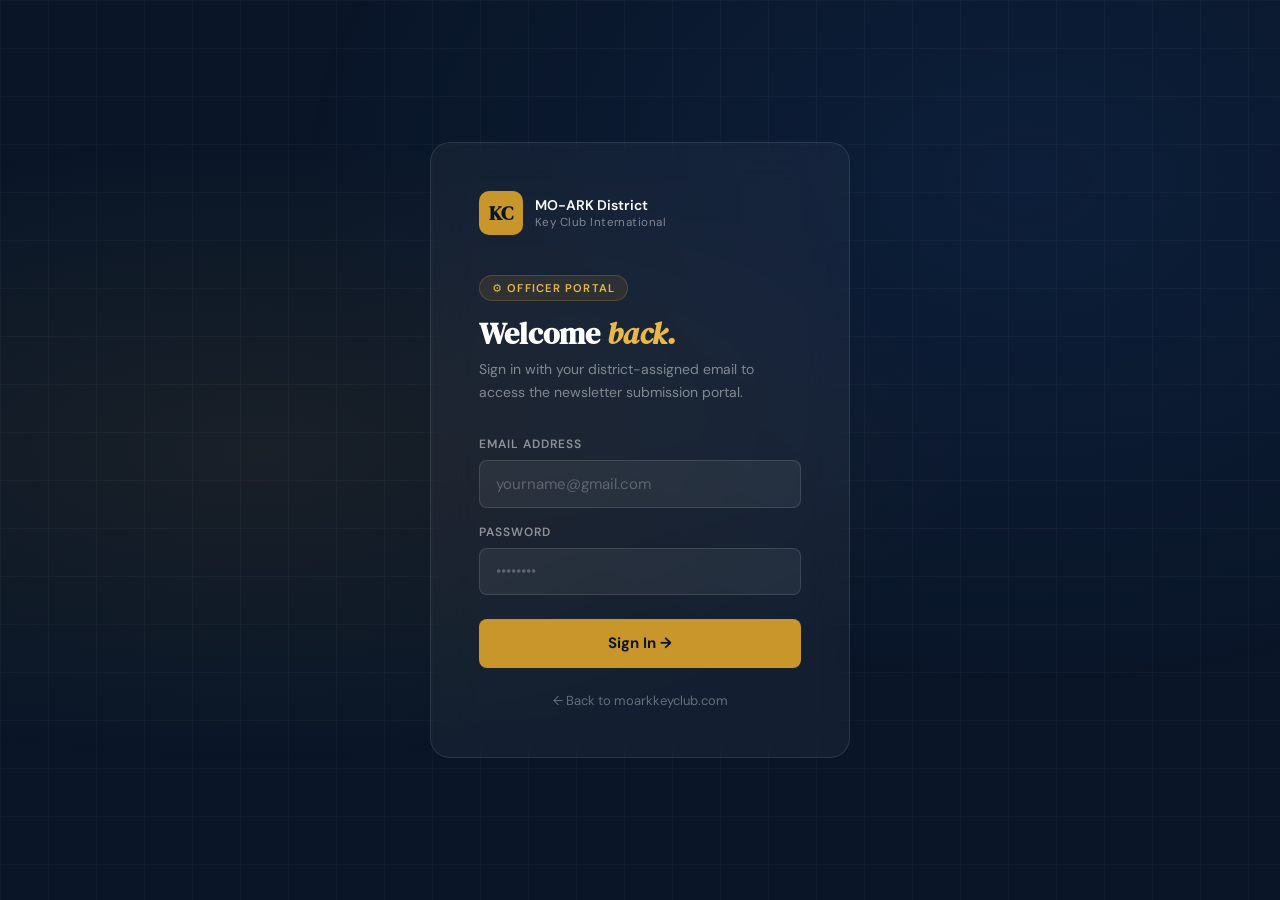
==== index.html @ b5dc2afe "Add files via upload" ====
<!DOCTYPE html>
<html lang="en">
<head>
<meta charset="UTF-8">
<meta name="viewport" content="width=device-width, initial-scale=1.0">
<title>MO-ARK District Portal</title>
<link rel="preconnect" href="https://fonts.googleapis.com">
<link rel="preconnect" href="https://fonts.gstatic.com" crossorigin>
<link href="https://fonts.googleapis.com/css2?family=DM+Serif+Display:ital@0;1&family=DM+Sans:wght@300;400;500;600&display=swap" rel="stylesheet">
<style>
  *, *::before, *::after { box-sizing: border-box; margin: 0; padding: 0; }

  :root {
    --navy: #0A1628;
    --blue: #1E50A0;
    --gold: #C8962A;
    --gold-lt: #E8B84B;
    --white: #FFFFFF;
    --cream: #F8F6F1;
    --border: rgba(0,0,0,0.09);
    --muted: #6B7280;
    --radius: 12px;
    --ff-display: 'DM Serif Display', Georgia, serif;
    --ff-body: 'DM Sans', system-ui, sans-serif;
  }

  html, body {
    height: 100%;
    font-family: var(--ff-body);
    background: var(--navy);
    color: var(--white);
    overflow: hidden;
  }

  /* Animated grid background */
  .bg {
    position: fixed;
    inset: 0;
    background:
      radial-gradient(ellipse at 20% 50%, rgba(200,150,42,0.08) 0%, transparent 50%),
      radial-gradient(ellipse at 80% 20%, rgba(30,80,160,0.15) 0%, transparent 50%);
    z-index: 0;
  }
  .bg-grid {
    position: fixed;
    inset: 0;
    background-image:
      linear-gradient(rgba(255,255,255,0.025) 1px, transparent 1px),
      linear-gradient(90deg, rgba(255,255,255,0.025) 1px, transparent 1px);
    background-size: 48px 48px;
    z-index: 0;
  }

  .login-wrap {
    position: relative;
    z-index: 1;
    height: 100vh;
    display: flex;
    align-items: center;
    justify-content: center;
    padding: 1.5rem;
  }

  .login-card {
    background: rgba(255,255,255,0.04);
    border: 1px solid rgba(255,255,255,0.1);
    border-radius: 20px;
    padding: 3rem;
    width: 100%;
    max-width: 420px;
    backdrop-filter: blur(20px);
    -webkit-backdrop-filter: blur(20px);
    animation: fadeUp 0.5s ease both;
  }

  @keyframes fadeUp {
    from { opacity: 0; transform: translateY(16px); }
    to   { opacity: 1; transform: translateY(0); }
  }

  .login-logo {
    display: flex;
    align-items: center;
    gap: 0.75rem;
    margin-bottom: 2.5rem;
  }
  .login-logo-mark {
    width: 44px;
    height: 44px;
    background: var(--gold);
    border-radius: 10px;
    display: flex;
    align-items: center;
    justify-content: center;
    font-family: var(--ff-display);
    font-size: 1.25rem;
    color: var(--navy);
    font-weight: 700;
    flex-shrink: 0;
  }
  .login-logo-text {
    display: flex;
    flex-direction: column;
  }
  .login-logo-name {
    font-size: 0.875rem;
    font-weight: 600;
    color: var(--white);
    line-height: 1.2;
  }
  .login-logo-sub {
    font-size: 0.725rem;
    color: rgba(255,255,255,0.45);
    letter-spacing: 0.04em;
  }

  .login-title {
    font-family: var(--ff-display);
    font-size: 1.875rem;
    line-height: 1.1;
    margin-bottom: 0.5rem;
    color: var(--white);
  }
  .login-title em {
    font-style: italic;
    color: var(--gold-lt);
  }
  .login-desc {
    font-size: 0.875rem;
    color: rgba(255,255,255,0.45);
    line-height: 1.65;
    margin-bottom: 2rem;
  }

  .form-group {
    margin-bottom: 1rem;
  }
  .form-label {
    display: block;
    font-size: 0.75rem;
    font-weight: 600;
    text-transform: uppercase;
    letter-spacing: 0.08em;
    color: rgba(255,255,255,0.5);
    margin-bottom: 0.5rem;
  }
  .form-input {
    width: 100%;
    padding: 0.8rem 1rem;
    background: rgba(255,255,255,0.06);
    border: 1px solid rgba(255,255,255,0.12);
    border-radius: 8px;
    font-size: 0.9375rem;
    color: var(--white);
    font-family: var(--ff-body);
    outline: none;
    transition: border-color 0.2s, background 0.2s;
  }
  .form-input::placeholder { color: rgba(255,255,255,0.25); }
  .form-input:focus {
    border-color: var(--gold);
    background: rgba(255,255,255,0.09);
  }

  .login-btn {
    width: 100%;
    padding: 0.9rem;
    background: var(--gold);
    color: var(--navy);
    font-weight: 700;
    font-size: 0.9375rem;
    font-family: var(--ff-body);
    border: none;
    border-radius: 8px;
    cursor: pointer;
    transition: background 0.2s, transform 0.15s;
    margin-top: 0.5rem;
  }
  .login-btn:hover { background: var(--gold-lt); transform: translateY(-1px); }
  .login-btn:active { transform: translateY(0); }

  .login-error {
    background: rgba(220,53,69,0.15);
    border: 1px solid rgba(220,53,69,0.3);
    border-radius: 8px;
    padding: 0.75rem 1rem;
    font-size: 0.875rem;
    color: #f87171;
    margin-top: 1rem;
    display: none;
  }
  .login-error.show { display: block; }

  .login-back {
    display: block;
    text-align: center;
    margin-top: 1.5rem;
    font-size: 0.8125rem;
    color: rgba(255,255,255,0.35);
    text-decoration: none;
    transition: color 0.2s;
  }
  .login-back:hover { color: rgba(255,255,255,0.65); }

  .badge-portal {
    display: inline-flex;
    align-items: center;
    gap: 6px;
    background: rgba(200,150,42,0.12);
    border: 1px solid rgba(200,150,42,0.25);
    border-radius: 100px;
    padding: 0.3rem 0.75rem;
    font-size: 0.7rem;
    font-weight: 600;
    color: var(--gold-lt);
    text-transform: uppercase;
    letter-spacing: 0.1em;
    margin-bottom: 1rem;
  }
</style>
</head>
<body>
<div class="bg"></div>
<div class="bg-grid"></div>

<div class="login-wrap">
  <div class="login-card">
    <div class="login-logo">
      <div class="login-logo-mark">KC</div>
      <div class="login-logo-text">
        <span class="login-logo-name">MO-ARK District</span>
        <span class="login-logo-sub">Key Club International</span>
      </div>
    </div>

    <div class="badge-portal">⚙ Officer Portal</div>
    <h1 class="login-title">Welcome <em>back.</em></h1>
    <p class="login-desc">Sign in with your district-assigned email to access the newsletter submission portal.</p>

    <form id="loginForm" autocomplete="off">
      <div class="form-group">
        <label class="form-label" for="email">Email Address</label>
        <input class="form-input" type="email" id="email" placeholder="yourname@gmail.com" required>
      </div>
      <div class="form-group">
        <label class="form-label" for="password">Password</label>
        <input class="form-input" type="password" id="password" placeholder="••••••••" required>
      </div>
      <button class="login-btn" type="submit">Sign In →</button>
      <div class="login-error" id="loginError">Incorrect email or password. Please try again.</div>
    </form>

    <a href="https://moarkkeyclub.com" class="login-back">← Back to moarkkeyclub.com</a>
  </div>
</div>

<script src="auth.js"></script>
<script src="logger.js"></script>
<script>
  document.getElementById('loginForm').addEventListener('submit', async function(e) {
    e.preventDefault();
    const email = document.getElementById('email').value.trim().toLowerCase();
    const password = document.getElementById('password').value;
    const user = AUTH.login(email, password);
    if (user) {
      await LOG.record('LOGIN', `Signed in to portal`);
      window.location.href = 'dashboard.html';
    } else {
      document.getElementById('loginError').classList.add('show');
    }
  });

  // If already logged in, redirect
  if (AUTH.getUser()) window.location.href = 'dashboard.html';
</script>
</body>
</html>
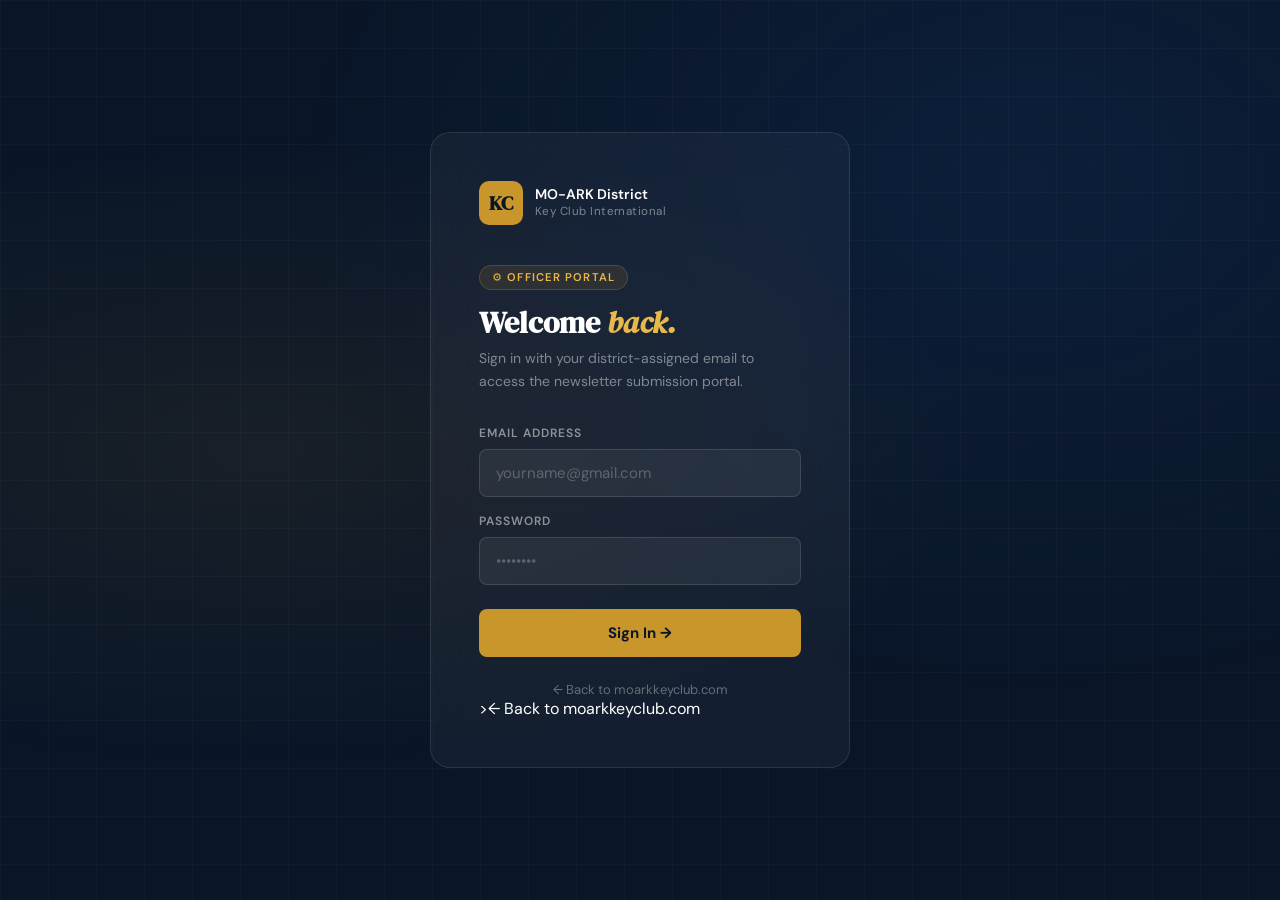
==== commit c92d2d58: "Add files via upload" ====
--- a/index.html
+++ b/index.html
@@ -250,7 +250,7 @@
       <div class="login-error" id="loginError">Incorrect email or password. Please try again.</div>
     </form>
 
-    <a href="https://moarkkeyclub.com" class="login-back">← Back to moarkkeyclub.com</a>
+    <a href="login.html" class="login-back">← Back to moarkkeyclub.com</a>>← Back to moarkkeyclub.com</a>
   </div>
 </div>
 
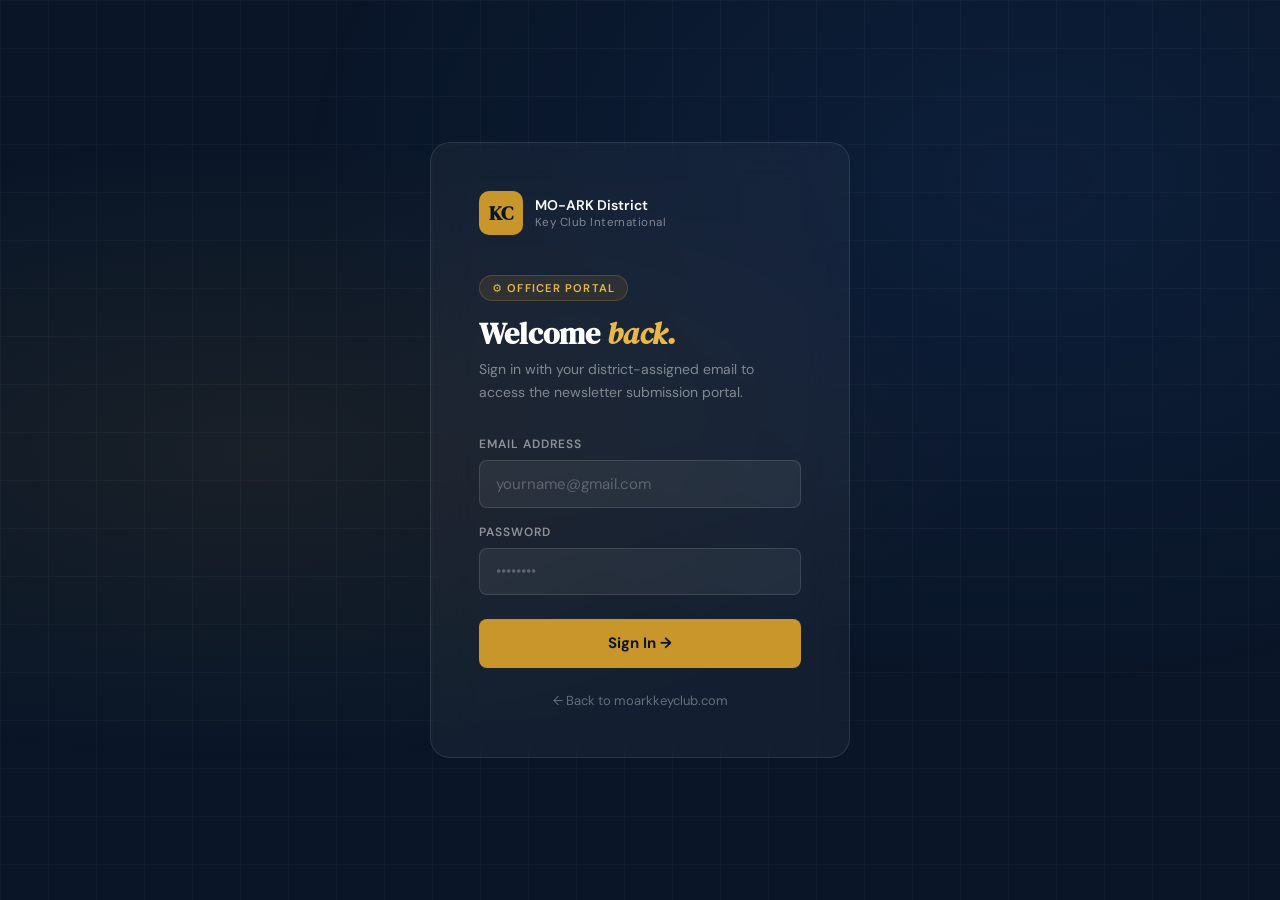
==== commit 5bbfed8e: "Add files via upload" ====
--- a/index.html
+++ b/index.html
@@ -249,8 +249,7 @@
       <button class="login-btn" type="submit">Sign In →</button>
       <div class="login-error" id="loginError">Incorrect email or password. Please try again.</div>
     </form>
-
-    <a href="login.html" class="login-back">← Back to moarkkeyclub.com</a>>← Back to moarkkeyclub.com</a>
+    <a href="https://moarkkeyclub.com" class="login-back">← Back to moarkkeyclub.com</a>
   </div>
 </div>
 
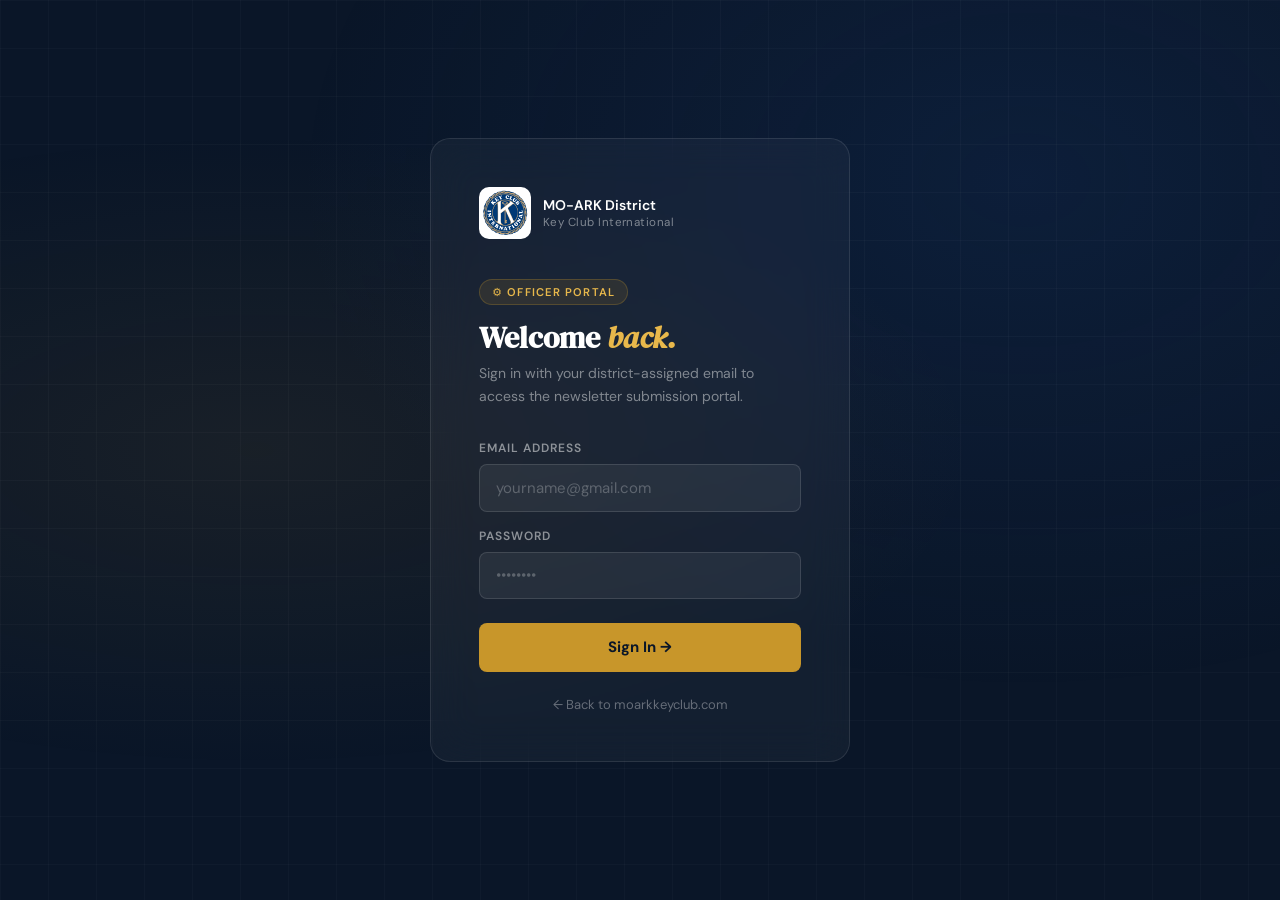
==== commit 63ba9039: "Add files via upload" ====
--- a/index.html
+++ b/index.html
@@ -1,276 +1,272 @@
-<!DOCTYPE html>
-<html lang="en">
-<head>
-<meta charset="UTF-8">
-<meta name="viewport" content="width=device-width, initial-scale=1.0">
-<title>MO-ARK District Portal</title>
-<link rel="preconnect" href="https://fonts.googleapis.com">
-<link rel="preconnect" href="https://fonts.gstatic.com" crossorigin>
-<link href="https://fonts.googleapis.com/css2?family=DM+Serif+Display:ital@0;1&family=DM+Sans:wght@300;400;500;600&display=swap" rel="stylesheet">
-<style>
-  *, *::before, *::after { box-sizing: border-box; margin: 0; padding: 0; }
-
-  :root {
-    --navy: #0A1628;
-    --blue: #1E50A0;
-    --gold: #C8962A;
-    --gold-lt: #E8B84B;
-    --white: #FFFFFF;
-    --cream: #F8F6F1;
-    --border: rgba(0,0,0,0.09);
-    --muted: #6B7280;
-    --radius: 12px;
-    --ff-display: 'DM Serif Display', Georgia, serif;
-    --ff-body: 'DM Sans', system-ui, sans-serif;
-  }
-
-  html, body {
-    height: 100%;
-    font-family: var(--ff-body);
-    background: var(--navy);
-    color: var(--white);
-    overflow: hidden;
-  }
-
-  /* Animated grid background */
-  .bg {
-    position: fixed;
-    inset: 0;
-    background:
-      radial-gradient(ellipse at 20% 50%, rgba(200,150,42,0.08) 0%, transparent 50%),
-      radial-gradient(ellipse at 80% 20%, rgba(30,80,160,0.15) 0%, transparent 50%);
-    z-index: 0;
-  }
-  .bg-grid {
-    position: fixed;
-    inset: 0;
-    background-image:
-      linear-gradient(rgba(255,255,255,0.025) 1px, transparent 1px),
-      linear-gradient(90deg, rgba(255,255,255,0.025) 1px, transparent 1px);
-    background-size: 48px 48px;
-    z-index: 0;
-  }
-
-  .login-wrap {
-    position: relative;
-    z-index: 1;
-    height: 100vh;
-    display: flex;
-    align-items: center;
-    justify-content: center;
-    padding: 1.5rem;
-  }
-
-  .login-card {
-    background: rgba(255,255,255,0.04);
-    border: 1px solid rgba(255,255,255,0.1);
-    border-radius: 20px;
-    padding: 3rem;
-    width: 100%;
-    max-width: 420px;
-    backdrop-filter: blur(20px);
-    -webkit-backdrop-filter: blur(20px);
-    animation: fadeUp 0.5s ease both;
-  }
-
-  @keyframes fadeUp {
-    from { opacity: 0; transform: translateY(16px); }
-    to   { opacity: 1; transform: translateY(0); }
-  }
-
-  .login-logo {
-    display: flex;
-    align-items: center;
-    gap: 0.75rem;
-    margin-bottom: 2.5rem;
-  }
-  .login-logo-mark {
-    width: 44px;
-    height: 44px;
-    background: var(--gold);
-    border-radius: 10px;
-    display: flex;
-    align-items: center;
-    justify-content: center;
-    font-family: var(--ff-display);
-    font-size: 1.25rem;
-    color: var(--navy);
-    font-weight: 700;
-    flex-shrink: 0;
-  }
-  .login-logo-text {
-    display: flex;
-    flex-direction: column;
-  }
-  .login-logo-name {
-    font-size: 0.875rem;
-    font-weight: 600;
-    color: var(--white);
-    line-height: 1.2;
-  }
-  .login-logo-sub {
-    font-size: 0.725rem;
-    color: rgba(255,255,255,0.45);
-    letter-spacing: 0.04em;
-  }
-
-  .login-title {
-    font-family: var(--ff-display);
-    font-size: 1.875rem;
-    line-height: 1.1;
-    margin-bottom: 0.5rem;
-    color: var(--white);
-  }
-  .login-title em {
-    font-style: italic;
-    color: var(--gold-lt);
-  }
-  .login-desc {
-    font-size: 0.875rem;
-    color: rgba(255,255,255,0.45);
-    line-height: 1.65;
-    margin-bottom: 2rem;
-  }
-
-  .form-group {
-    margin-bottom: 1rem;
-  }
-  .form-label {
-    display: block;
-    font-size: 0.75rem;
-    font-weight: 600;
-    text-transform: uppercase;
-    letter-spacing: 0.08em;
-    color: rgba(255,255,255,0.5);
-    margin-bottom: 0.5rem;
-  }
-  .form-input {
-    width: 100%;
-    padding: 0.8rem 1rem;
-    background: rgba(255,255,255,0.06);
-    border: 1px solid rgba(255,255,255,0.12);
-    border-radius: 8px;
-    font-size: 0.9375rem;
-    color: var(--white);
-    font-family: var(--ff-body);
-    outline: none;
-    transition: border-color 0.2s, background 0.2s;
-  }
-  .form-input::placeholder { color: rgba(255,255,255,0.25); }
-  .form-input:focus {
-    border-color: var(--gold);
-    background: rgba(255,255,255,0.09);
-  }
-
-  .login-btn {
-    width: 100%;
-    padding: 0.9rem;
-    background: var(--gold);
-    color: var(--navy);
-    font-weight: 700;
-    font-size: 0.9375rem;
-    font-family: var(--ff-body);
-    border: none;
-    border-radius: 8px;
-    cursor: pointer;
-    transition: background 0.2s, transform 0.15s;
-    margin-top: 0.5rem;
-  }
-  .login-btn:hover { background: var(--gold-lt); transform: translateY(-1px); }
-  .login-btn:active { transform: translateY(0); }
-
-  .login-error {
-    background: rgba(220,53,69,0.15);
-    border: 1px solid rgba(220,53,69,0.3);
-    border-radius: 8px;
-    padding: 0.75rem 1rem;
-    font-size: 0.875rem;
-    color: #f87171;
-    margin-top: 1rem;
-    display: none;
-  }
-  .login-error.show { display: block; }
-
-  .login-back {
-    display: block;
-    text-align: center;
-    margin-top: 1.5rem;
-    font-size: 0.8125rem;
-    color: rgba(255,255,255,0.35);
-    text-decoration: none;
-    transition: color 0.2s;
-  }
-  .login-back:hover { color: rgba(255,255,255,0.65); }
-
-  .badge-portal {
-    display: inline-flex;
-    align-items: center;
-    gap: 6px;
-    background: rgba(200,150,42,0.12);
-    border: 1px solid rgba(200,150,42,0.25);
-    border-radius: 100px;
-    padding: 0.3rem 0.75rem;
-    font-size: 0.7rem;
-    font-weight: 600;
-    color: var(--gold-lt);
-    text-transform: uppercase;
-    letter-spacing: 0.1em;
-    margin-bottom: 1rem;
-  }
-</style>
-</head>
-<body>
-<div class="bg"></div>
-<div class="bg-grid"></div>
-
-<div class="login-wrap">
-  <div class="login-card">
-    <div class="login-logo">
-      <div class="login-logo-mark">KC</div>
-      <div class="login-logo-text">
-        <span class="login-logo-name">MO-ARK District</span>
-        <span class="login-logo-sub">Key Club International</span>
-      </div>
-    </div>
-
-    <div class="badge-portal">⚙ Officer Portal</div>
-    <h1 class="login-title">Welcome <em>back.</em></h1>
-    <p class="login-desc">Sign in with your district-assigned email to access the newsletter submission portal.</p>
-
-    <form id="loginForm" autocomplete="off">
-      <div class="form-group">
-        <label class="form-label" for="email">Email Address</label>
-        <input class="form-input" type="email" id="email" placeholder="yourname@gmail.com" required>
-      </div>
-      <div class="form-group">
-        <label class="form-label" for="password">Password</label>
-        <input class="form-input" type="password" id="password" placeholder="••••••••" required>
-      </div>
-      <button class="login-btn" type="submit">Sign In →</button>
-      <div class="login-error" id="loginError">Incorrect email or password. Please try again.</div>
-    </form>
-    <a href="https://moarkkeyclub.com" class="login-back">← Back to moarkkeyclub.com</a>
-  </div>
-</div>
-
-<script src="auth.js"></script>
-<script src="logger.js"></script>
-<script>
-  document.getElementById('loginForm').addEventListener('submit', async function(e) {
-    e.preventDefault();
-    const email = document.getElementById('email').value.trim().toLowerCase();
-    const password = document.getElementById('password').value;
-    const user = AUTH.login(email, password);
-    if (user) {
-      await LOG.record('LOGIN', `Signed in to portal`);
-      window.location.href = 'dashboard.html';
-    } else {
-      document.getElementById('loginError').classList.add('show');
-    }
-  });
-
-  // If already logged in, redirect
-  if (AUTH.getUser()) window.location.href = 'dashboard.html';
-</script>
-</body>
+<!DOCTYPE html>
+<html lang="en">
+<head>
+<meta charset="UTF-8">
+<meta name="viewport" content="width=device-width, initial-scale=1.0">
+<link rel="icon" type="image/png" href="Key%20Club%20Logo.png">
+<title>MO-ARK District Portal</title>
+<link rel="preconnect" href="https://fonts.googleapis.com">
+<link rel="preconnect" href="https://fonts.gstatic.com" crossorigin>
+<link href="https://fonts.googleapis.com/css2?family=DM+Serif+Display:ital@0;1&family=DM+Sans:wght@300;400;500;600&display=swap" rel="stylesheet">
+<style>
+  *, *::before, *::after { box-sizing: border-box; margin: 0; padding: 0; }
+
+  :root {
+    --navy: #0A1628;
+    --blue: #1E50A0;
+    --gold: #C8962A;
+    --gold-lt: #E8B84B;
+    --white: #FFFFFF;
+    --cream: #F8F6F1;
+    --border: rgba(0,0,0,0.09);
+    --muted: #6B7280;
+    --radius: 12px;
+    --ff-display: 'DM Serif Display', Georgia, serif;
+    --ff-body: 'DM Sans', system-ui, sans-serif;
+  }
+
+  html, body {
+    height: 100%;
+    font-family: var(--ff-body);
+    background: var(--navy);
+    color: var(--white);
+    overflow: hidden;
+  }
+
+  /* Animated grid background */
+  .bg {
+    position: fixed;
+    inset: 0;
+    background:
+      radial-gradient(ellipse at 20% 50%, rgba(200,150,42,0.08) 0%, transparent 50%),
+      radial-gradient(ellipse at 80% 20%, rgba(30,80,160,0.15) 0%, transparent 50%);
+    z-index: 0;
+  }
+  .bg-grid {
+    position: fixed;
+    inset: 0;
+    background-image:
+      linear-gradient(rgba(255,255,255,0.025) 1px, transparent 1px),
+      linear-gradient(90deg, rgba(255,255,255,0.025) 1px, transparent 1px);
+    background-size: 48px 48px;
+    z-index: 0;
+  }
+
+  .login-wrap {
+    position: relative;
+    z-index: 1;
+    height: 100vh;
+    display: flex;
+    align-items: center;
+    justify-content: center;
+    padding: 1.5rem;
+  }
+
+  .login-card {
+    background: rgba(255,255,255,0.04);
+    border: 1px solid rgba(255,255,255,0.1);
+    border-radius: 20px;
+    padding: 3rem;
+    width: 100%;
+    max-width: 420px;
+    backdrop-filter: blur(20px);
+    -webkit-backdrop-filter: blur(20px);
+    animation: fadeUp 0.5s ease both;
+  }
+
+  @keyframes fadeUp {
+    from { opacity: 0; transform: translateY(16px); }
+    to   { opacity: 1; transform: translateY(0); }
+  }
+
+  .login-logo {
+    display: flex;
+    align-items: center;
+    gap: 0.75rem;
+    margin-bottom: 2.5rem;
+  }
+  .login-logo-mark {
+    width: 52px;
+    height: 52px;
+    object-fit: contain;
+    border-radius: 10px;
+    background: var(--white, #fff);
+    padding: 3px;
+    flex-shrink: 0;
+  }
+  .login-logo-text {
+    display: flex;
+    flex-direction: column;
+  }
+  .login-logo-name {
+    font-size: 0.875rem;
+    font-weight: 600;
+    color: var(--white);
+    line-height: 1.2;
+  }
+  .login-logo-sub {
+    font-size: 0.725rem;
+    color: rgba(255,255,255,0.45);
+    letter-spacing: 0.04em;
+  }
+
+  .login-title {
+    font-family: var(--ff-display);
+    font-size: 1.875rem;
+    line-height: 1.1;
+    margin-bottom: 0.5rem;
+    color: var(--white);
+  }
+  .login-title em {
+    font-style: italic;
+    color: var(--gold-lt);
+  }
+  .login-desc {
+    font-size: 0.875rem;
+    color: rgba(255,255,255,0.45);
+    line-height: 1.65;
+    margin-bottom: 2rem;
+  }
+
+  .form-group {
+    margin-bottom: 1rem;
+  }
+  .form-label {
+    display: block;
+    font-size: 0.75rem;
+    font-weight: 600;
+    text-transform: uppercase;
+    letter-spacing: 0.08em;
+    color: rgba(255,255,255,0.5);
+    margin-bottom: 0.5rem;
+  }
+  .form-input {
+    width: 100%;
+    padding: 0.8rem 1rem;
+    background: rgba(255,255,255,0.06);
+    border: 1px solid rgba(255,255,255,0.12);
+    border-radius: 8px;
+    font-size: 0.9375rem;
+    color: var(--white);
+    font-family: var(--ff-body);
+    outline: none;
+    transition: border-color 0.2s, background 0.2s;
+  }
+  .form-input::placeholder { color: rgba(255,255,255,0.25); }
+  .form-input:focus {
+    border-color: var(--gold);
+    background: rgba(255,255,255,0.09);
+  }
+
+  .login-btn {
+    width: 100%;
+    padding: 0.9rem;
+    background: var(--gold);
+    color: var(--navy);
+    font-weight: 700;
+    font-size: 0.9375rem;
+    font-family: var(--ff-body);
+    border: none;
+    border-radius: 8px;
+    cursor: pointer;
+    transition: background 0.2s, transform 0.15s;
+    margin-top: 0.5rem;
+  }
+  .login-btn:hover { background: var(--gold-lt); transform: translateY(-1px); }
+  .login-btn:active { transform: translateY(0); }
+
+  .login-error {
+    background: rgba(220,53,69,0.15);
+    border: 1px solid rgba(220,53,69,0.3);
+    border-radius: 8px;
+    padding: 0.75rem 1rem;
+    font-size: 0.875rem;
+    color: #f87171;
+    margin-top: 1rem;
+    display: none;
+  }
+  .login-error.show { display: block; }
+
+  .login-back {
+    display: block;
+    text-align: center;
+    margin-top: 1.5rem;
+    font-size: 0.8125rem;
+    color: rgba(255,255,255,0.35);
+    text-decoration: none;
+    transition: color 0.2s;
+  }
+  .login-back:hover { color: rgba(255,255,255,0.65); }
+
+  .badge-portal {
+    display: inline-flex;
+    align-items: center;
+    gap: 6px;
+    background: rgba(200,150,42,0.12);
+    border: 1px solid rgba(200,150,42,0.25);
+    border-radius: 100px;
+    padding: 0.3rem 0.75rem;
+    font-size: 0.7rem;
+    font-weight: 600;
+    color: var(--gold-lt);
+    text-transform: uppercase;
+    letter-spacing: 0.1em;
+    margin-bottom: 1rem;
+  }
+</style>
+</head>
+<body>
+<div class="bg"></div>
+<div class="bg-grid"></div>
+
+<div class="login-wrap">
+  <div class="login-card">
+    <div class="login-logo">
+      <img src="Key%20Club%20Logo.png" alt="Key Club" class="login-logo-mark">
+      <div class="login-logo-text">
+        <span class="login-logo-name">MO-ARK District</span>
+        <span class="login-logo-sub">Key Club International</span>
+      </div>
+    </div>
+
+    <div class="badge-portal">⚙ Officer Portal</div>
+    <h1 class="login-title">Welcome <em>back.</em></h1>
+    <p class="login-desc">Sign in with your district-assigned email to access the newsletter submission portal.</p>
+
+    <form id="loginForm" autocomplete="off">
+      <div class="form-group">
+        <label class="form-label" for="email">Email Address</label>
+        <input class="form-input" type="email" id="email" placeholder="yourname@gmail.com" required>
+      </div>
+      <div class="form-group">
+        <label class="form-label" for="password">Password</label>
+        <input class="form-input" type="password" id="password" placeholder="••••••••" required>
+      </div>
+      <button class="login-btn" type="submit">Sign In →</button>
+      <div class="login-error" id="loginError">Incorrect email or password. Please try again.</div>
+    </form>
+    <a href="https://moarkkeyclub.com" class="login-back">← Back to moarkkeyclub.com</a>
+  </div>
+</div>
+
+<script src="auth.js"></script>
+<script src="logger.js"></script>
+<script>
+  document.getElementById('loginForm').addEventListener('submit', async function(e) {
+    e.preventDefault();
+    const email = document.getElementById('email').value.trim().toLowerCase();
+    const password = document.getElementById('password').value;
+    const user = AUTH.login(email, password);
+    if (user) {
+      await LOG.record('LOGIN', `Signed in to portal`);
+      window.location.href = 'dashboard.html';
+    } else {
+      document.getElementById('loginError').classList.add('show');
+    }
+  });
+
+  // If already logged in, redirect
+  if (AUTH.getUser()) window.location.href = 'dashboard.html';
+</script>
+</body>
 </html>
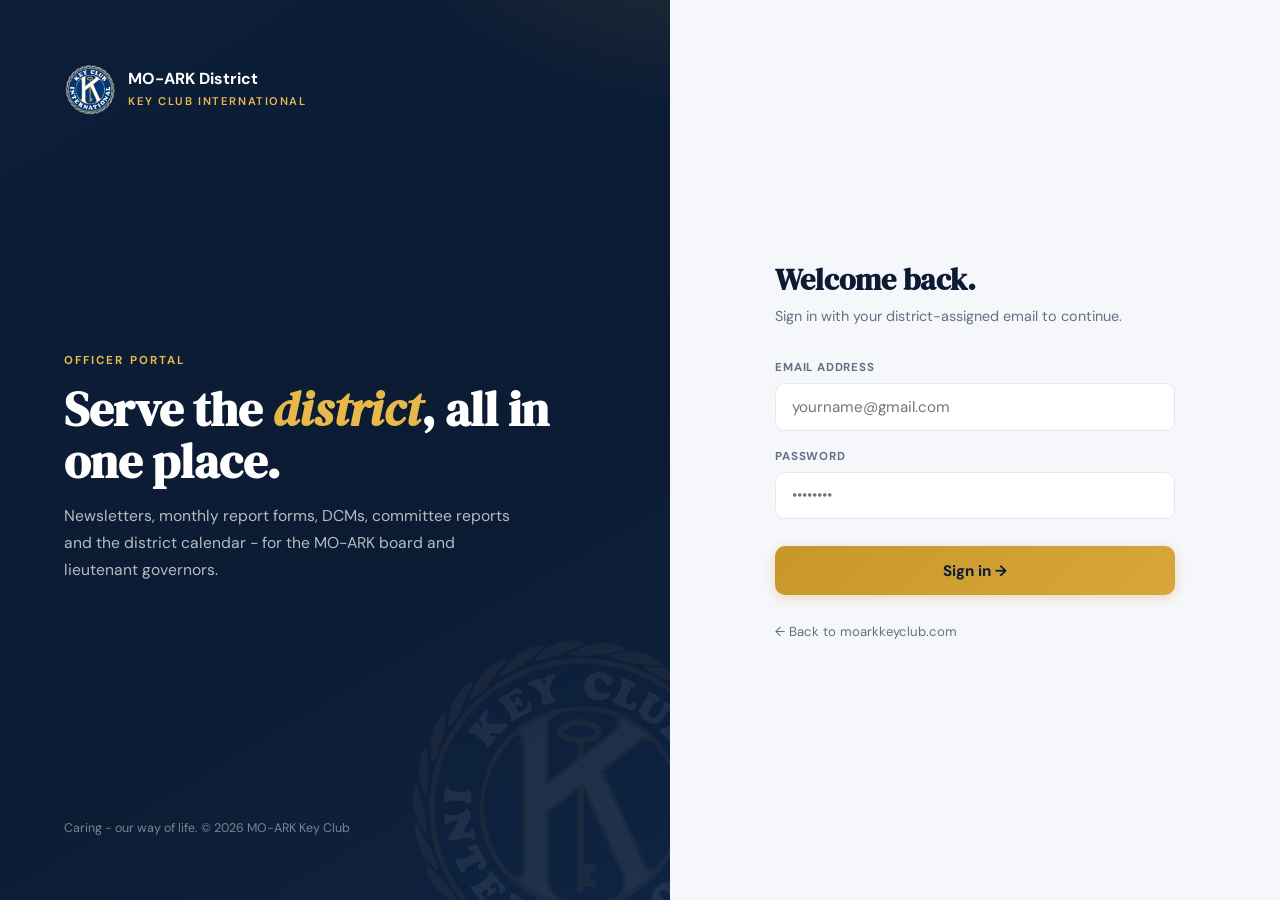
==== commit 9513a358: "Add files via upload" ====
--- a/index.html
+++ b/index.html
@@ -2,271 +2,121 @@
 <html lang="en">
 <head>
 <meta charset="UTF-8">
-<meta name="viewport" content="width=device-width, initial-scale=1.0">
+<meta name="viewport" content="width=device-width, initial-scale=1.0, viewport-fit=cover">
 <link rel="icon" type="image/png" href="Key%20Club%20Logo.png">
-<title>MO-ARK District Portal</title>
+<title>MO-ARK District Officer Portal</title>
 <link rel="preconnect" href="https://fonts.googleapis.com">
 <link rel="preconnect" href="https://fonts.gstatic.com" crossorigin>
-<link href="https://fonts.googleapis.com/css2?family=DM+Serif+Display:ital@0;1&family=DM+Sans:wght@300;400;500;600&display=swap" rel="stylesheet">
+<link href="https://fonts.googleapis.com/css2?family=DM+Serif+Display:ital@0;1&family=DM+Sans:wght@300;400;500;600;700&display=swap" rel="stylesheet">
 <style>
-  *, *::before, *::after { box-sizing: border-box; margin: 0; padding: 0; }
-
-  :root {
-    --navy: #0A1628;
-    --blue: #1E50A0;
-    --gold: #C8962A;
-    --gold-lt: #E8B84B;
-    --white: #FFFFFF;
-    --cream: #F8F6F1;
-    --border: rgba(0,0,0,0.09);
-    --muted: #6B7280;
-    --radius: 12px;
-    --ff-display: 'DM Serif Display', Georgia, serif;
-    --ff-body: 'DM Sans', system-ui, sans-serif;
+  *,*::before,*::after{box-sizing:border-box;margin:0;padding:0;}
+  :root{
+    --navy:#0B1B33; --blue:#1E50A0; --gold:#C8962A; --gold-lt:#E8B84B;
+    --text:#16233B; --muted:#667085; --border:#E5E8EF; --bg:#F6F7FB;
+    --ff-display:'DM Serif Display',Georgia,serif; --ff-body:'DM Sans',system-ui,sans-serif;
   }
-
-  html, body {
-    height: 100%;
-    font-family: var(--ff-body);
-    background: var(--navy);
-    color: var(--white);
-    overflow: hidden;
+  html,body{height:100%;font-family:var(--ff-body);color:var(--text);}
+  body{
+    min-height:100vh; display:grid; grid-template-columns:1.1fr 1fr;
+    background:var(--bg);
   }
-
-  /* Animated grid background */
-  .bg {
-    position: fixed;
-    inset: 0;
+  /* Left brand panel */
+  .brand{
+    position:relative; overflow:hidden; color:#fff; padding:clamp(2rem,5vw,4rem);
+    display:flex; flex-direction:column; justify-content:space-between;
     background:
-      radial-gradient(ellipse at 20% 50%, rgba(200,150,42,0.08) 0%, transparent 50%),
-      radial-gradient(ellipse at 80% 20%, rgba(30,80,160,0.15) 0%, transparent 50%);
-    z-index: 0;
+      radial-gradient(40rem 30rem at 110% -20%, rgba(200,150,42,0.22), transparent 60%),
+      linear-gradient(150deg,#0C1E38 0%,#0B1B33 60%,#10233f 100%);
   }
-  .bg-grid {
-    position: fixed;
-    inset: 0;
-    background-image:
-      linear-gradient(rgba(255,255,255,0.025) 1px, transparent 1px),
-      linear-gradient(90deg, rgba(255,255,255,0.025) 1px, transparent 1px);
-    background-size: 48px 48px;
-    z-index: 0;
-  }
-
-  .login-wrap {
-    position: relative;
-    z-index: 1;
-    height: 100vh;
-    display: flex;
-    align-items: center;
-    justify-content: center;
-    padding: 1.5rem;
-  }
-
-  .login-card {
-    background: rgba(255,255,255,0.04);
-    border: 1px solid rgba(255,255,255,0.1);
-    border-radius: 20px;
-    padding: 3rem;
-    width: 100%;
-    max-width: 420px;
-    backdrop-filter: blur(20px);
-    -webkit-backdrop-filter: blur(20px);
-    animation: fadeUp 0.5s ease both;
-  }
-
-  @keyframes fadeUp {
-    from { opacity: 0; transform: translateY(16px); }
-    to   { opacity: 1; transform: translateY(0); }
-  }
-
-  .login-logo {
-    display: flex;
-    align-items: center;
-    gap: 0.75rem;
-    margin-bottom: 2.5rem;
-  }
-  .login-logo-mark {
-    width: 52px;
-    height: 52px;
-    object-fit: contain;
-    border-radius: 10px;
-    background: var(--white, #fff);
-    padding: 3px;
-    flex-shrink: 0;
-  }
-  .login-logo-text {
-    display: flex;
-    flex-direction: column;
-  }
-  .login-logo-name {
-    font-size: 0.875rem;
-    font-weight: 600;
-    color: var(--white);
-    line-height: 1.2;
-  }
-  .login-logo-sub {
-    font-size: 0.725rem;
-    color: rgba(255,255,255,0.45);
-    letter-spacing: 0.04em;
-  }
-
-  .login-title {
-    font-family: var(--ff-display);
-    font-size: 1.875rem;
-    line-height: 1.1;
-    margin-bottom: 0.5rem;
-    color: var(--white);
-  }
-  .login-title em {
-    font-style: italic;
-    color: var(--gold-lt);
-  }
-  .login-desc {
-    font-size: 0.875rem;
-    color: rgba(255,255,255,0.45);
-    line-height: 1.65;
-    margin-bottom: 2rem;
-  }
-
-  .form-group {
-    margin-bottom: 1rem;
-  }
-  .form-label {
-    display: block;
-    font-size: 0.75rem;
-    font-weight: 600;
-    text-transform: uppercase;
-    letter-spacing: 0.08em;
-    color: rgba(255,255,255,0.5);
-    margin-bottom: 0.5rem;
-  }
-  .form-input {
-    width: 100%;
-    padding: 0.8rem 1rem;
-    background: rgba(255,255,255,0.06);
-    border: 1px solid rgba(255,255,255,0.12);
-    border-radius: 8px;
-    font-size: 0.9375rem;
-    color: var(--white);
-    font-family: var(--ff-body);
-    outline: none;
-    transition: border-color 0.2s, background 0.2s;
-  }
-  .form-input::placeholder { color: rgba(255,255,255,0.25); }
-  .form-input:focus {
-    border-color: var(--gold);
-    background: rgba(255,255,255,0.09);
-  }
-
-  .login-btn {
-    width: 100%;
-    padding: 0.9rem;
-    background: var(--gold);
-    color: var(--navy);
-    font-weight: 700;
-    font-size: 0.9375rem;
-    font-family: var(--ff-body);
-    border: none;
-    border-radius: 8px;
-    cursor: pointer;
-    transition: background 0.2s, transform 0.15s;
-    margin-top: 0.5rem;
-  }
-  .login-btn:hover { background: var(--gold-lt); transform: translateY(-1px); }
-  .login-btn:active { transform: translateY(0); }
-
-  .login-error {
-    background: rgba(220,53,69,0.15);
-    border: 1px solid rgba(220,53,69,0.3);
-    border-radius: 8px;
-    padding: 0.75rem 1rem;
-    font-size: 0.875rem;
-    color: #f87171;
-    margin-top: 1rem;
-    display: none;
-  }
-  .login-error.show { display: block; }
-
-  .login-back {
-    display: block;
-    text-align: center;
-    margin-top: 1.5rem;
-    font-size: 0.8125rem;
-    color: rgba(255,255,255,0.35);
-    text-decoration: none;
-    transition: color 0.2s;
-  }
-  .login-back:hover { color: rgba(255,255,255,0.65); }
-
-  .badge-portal {
-    display: inline-flex;
-    align-items: center;
-    gap: 6px;
-    background: rgba(200,150,42,0.12);
-    border: 1px solid rgba(200,150,42,0.25);
-    border-radius: 100px;
-    padding: 0.3rem 0.75rem;
-    font-size: 0.7rem;
-    font-weight: 600;
-    color: var(--gold-lt);
-    text-transform: uppercase;
-    letter-spacing: 0.1em;
-    margin-bottom: 1rem;
+  .brand::after{content:"";position:absolute;right:-90px;bottom:-90px;width:360px;height:360px;
+    opacity:0.07;background:url("Key%20Club%20Logo.png") center/contain no-repeat;}
+  .brand-logo{display:flex;align-items:center;gap:0.75rem;position:relative;z-index:1;}
+  .brand-logo img{width:52px;height:52px;object-fit:contain;background:transparent;padding:0;}
+  .brand-logo b{font-size:1rem;font-weight:700;display:block;line-height:1.15;}
+  .brand-logo span{font-size:0.7rem;letter-spacing:0.14em;text-transform:uppercase;color:var(--gold-lt);font-weight:600;}
+  .brand-mid{position:relative;z-index:1;}
+  .brand-eyebrow{font-size:0.72rem;letter-spacing:0.18em;text-transform:uppercase;color:var(--gold-lt);font-weight:700;margin-bottom:1rem;}
+  .brand-h1{font-family:var(--ff-display);font-size:clamp(2rem,4vw,3rem);line-height:1.08;margin-bottom:1rem;}
+  .brand-h1 em{font-style:italic;color:var(--gold-lt);}
+  .brand-p{font-size:0.98rem;line-height:1.7;color:rgba(255,255,255,0.7);max-width:42ch;}
+  .brand-foot{position:relative;z-index:1;font-size:0.78rem;color:rgba(255,255,255,0.45);}
+  /* Right form panel */
+  .panel{display:flex;align-items:center;justify-content:center;padding:2rem;}
+  .card{width:100%;max-width:400px;}
+  .card h2{font-family:var(--ff-display);font-size:1.9rem;color:var(--navy);margin-bottom:0.35rem;}
+  .card .sub{font-size:0.9rem;color:var(--muted);margin-bottom:2rem;line-height:1.6;}
+  .field{margin-bottom:1.1rem;}
+  .field label{display:block;font-size:0.72rem;font-weight:700;text-transform:uppercase;letter-spacing:0.07em;color:var(--muted);margin-bottom:0.5rem;}
+  .field input{width:100%;padding:0.8rem 1rem;border:1.5px solid var(--border);border-radius:10px;font-size:0.95rem;font-family:var(--ff-body);color:var(--text);outline:none;background:#fff;transition:border-color .18s,box-shadow .18s;}
+  .field input:focus{border-color:var(--blue);box-shadow:0 0 0 3px rgba(30,80,160,0.12);}
+  .signin{width:100%;padding:0.9rem;margin-top:0.6rem;border:none;border-radius:10px;cursor:pointer;
+    background:linear-gradient(135deg,var(--gold),#d8a63a);color:var(--navy);font-weight:700;font-size:0.95rem;font-family:var(--ff-body);
+    transition:transform .15s,box-shadow .2s;box-shadow:0 3px 12px rgba(200,150,42,.3);}
+  .signin:hover{transform:translateY(-1px);box-shadow:0 6px 18px rgba(200,150,42,.42);}
+  .err{display:none;margin-top:1rem;padding:0.75rem 1rem;background:#FCEAEA;border:1px solid #F3C0C0;border-radius:10px;color:#9B1C1C;font-size:0.875rem;}
+  .err.show{display:block;}
+  .back{display:inline-block;margin-top:1.75rem;font-size:0.82rem;color:var(--muted);}
+  .back:hover{color:var(--navy);}
+  a{text-decoration:none;color:inherit;}
+  @media (max-width:820px){
+    body{grid-template-columns:1fr;}
+    .brand{min-height:auto;padding:2rem 1.5rem;gap:1.25rem;}
+    .brand-mid .brand-p{display:none;}
+    .brand-h1{font-size:1.75rem;}
   }
 </style>
 </head>
 <body>
-<div class="bg"></div>
-<div class="bg-grid"></div>
+  <div class="brand">
+    <div class="brand-logo">
+      <img src="Key%20Club%20Logo.png" alt="Key Club">
+      <div><b>MO-ARK District</b><span>Key Club International</span></div>
+    </div>
+    <div class="brand-mid">
+      <div class="brand-eyebrow">Officer Portal</div>
+      <h1 class="brand-h1">Serve the <em>district</em>, all in one place.</h1>
+      <p class="brand-p">Newsletters, monthly report forms, DCMs, committee reports and the district calendar - for the MO-ARK board and lieutenant governors.</p>
+    </div>
+    <div class="brand-foot">Caring - our way of life. &copy; 2026 MO-ARK Key Club</div>
+  </div>
 
-<div class="login-wrap">
-  <div class="login-card">
-    <div class="login-logo">
-      <img src="Key%20Club%20Logo.png" alt="Key Club" class="login-logo-mark">
-      <div class="login-logo-text">
-        <span class="login-logo-name">MO-ARK District</span>
-        <span class="login-logo-sub">Key Club International</span>
-      </div>
+  <div class="panel">
+    <div class="card">
+      <h2>Welcome back.</h2>
+      <p class="sub">Sign in with your district-assigned email to continue.</p>
+      <form id="loginForm" autocomplete="off">
+        <div class="field">
+          <label for="email">Email address</label>
+          <input type="email" id="email" placeholder="yourname@gmail.com" required>
+        </div>
+        <div class="field">
+          <label for="password">Password</label>
+          <input type="password" id="password" placeholder="••••••••" required>
+        </div>
+        <button class="signin" type="submit">Sign in →</button>
+        <div class="err" id="loginError">Incorrect email or password. Please try again.</div>
+      </form>
+      <a class="back" href="https://moarkkeyclub.com">← Back to moarkkeyclub.com</a>
     </div>
+  </div>
 
-    <div class="badge-portal">⚙ Officer Portal</div>
-    <h1 class="login-title">Welcome <em>back.</em></h1>
-    <p class="login-desc">Sign in with your district-assigned email to access the newsletter submission portal.</p>
-
-    <form id="loginForm" autocomplete="off">
-      <div class="form-group">
-        <label class="form-label" for="email">Email Address</label>
-        <input class="form-input" type="email" id="email" placeholder="yourname@gmail.com" required>
-      </div>
-      <div class="form-group">
-        <label class="form-label" for="password">Password</label>
-        <input class="form-input" type="password" id="password" placeholder="••••••••" required>
-      </div>
-      <button class="login-btn" type="submit">Sign In →</button>
-      <div class="login-error" id="loginError">Incorrect email or password. Please try again.</div>
-    </form>
-    <a href="https://moarkkeyclub.com" class="login-back">← Back to moarkkeyclub.com</a>
-  </div>
-</div>
-
+<script src="portal.js"></script>
 <script src="auth.js"></script>
 <script src="logger.js"></script>
 <script>
-  document.getElementById('loginForm').addEventListener('submit', async function(e) {
+  document.getElementById('loginForm').addEventListener('submit', async function(e){
     e.preventDefault();
     const email = document.getElementById('email').value.trim().toLowerCase();
     const password = document.getElementById('password').value;
-    const user = AUTH.login(email, password);
-    if (user) {
-      await LOG.record('LOGIN', `Signed in to portal`);
+    const u = AUTH.login(email, password);
+    if (u) {
+      try { await LOG.record('LOGIN', 'Signed in to portal'); } catch(_){}
       window.location.href = 'dashboard.html';
     } else {
       document.getElementById('loginError').classList.add('show');
     }
   });
-
-  // If already logged in, redirect
   if (AUTH.getUser()) window.location.href = 'dashboard.html';
 </script>
 </body>
-</html>+</html>
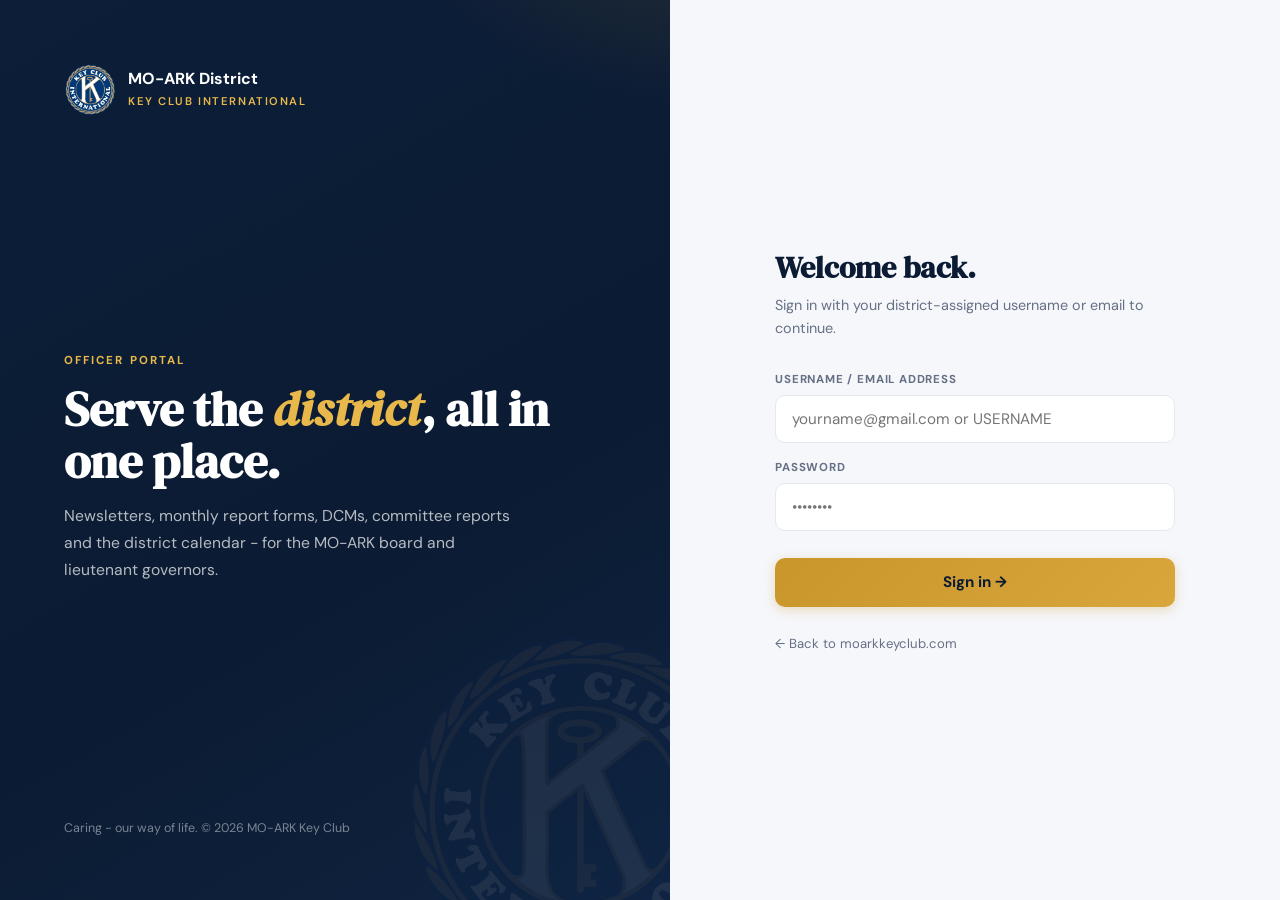
==== commit a824fcff: "Add files via upload" ====
--- a/index.html
+++ b/index.html
@@ -64,6 +64,8 @@
     .brand-mid .brand-p{display:none;}
     .brand-h1{font-size:1.75rem;}
   }
+  @keyframes spin{to{transform:rotate(360deg);}}
+  .spinner{display:inline-block;width:1em;height:1em;border:2px solid currentColor;border-right-color:transparent;border-radius:50%;animation:spin .6s linear infinite;vertical-align:-0.15em;}
 </style>
 </head>
 <body>
@@ -83,18 +85,18 @@
   <div class="panel">
     <div class="card">
       <h2>Welcome back.</h2>
-      <p class="sub">Sign in with your district-assigned email to continue.</p>
+      <p class="sub">Sign in with your district-assigned username or email to continue.</p>
       <form id="loginForm" autocomplete="off">
         <div class="field">
-          <label for="email">Email address</label>
-          <input type="email" id="email" placeholder="yourname@gmail.com" required>
+          <label for="email">Username / Email Address</label>
+          <input type="text" id="email" placeholder="yourname@gmail.com or USERNAME" autocapitalize="off" autocorrect="off" spellcheck="false" required>
         </div>
         <div class="field">
           <label for="password">Password</label>
           <input type="password" id="password" placeholder="••••••••" required>
         </div>
-        <button class="signin" type="submit">Sign in →</button>
-        <div class="err" id="loginError">Incorrect email or password. Please try again.</div>
+        <button class="signin" type="submit" id="signinBtn">Sign in →</button>
+        <div class="err" id="loginError">Incorrect username/email or password. Please try again.</div>
       </form>
       <a class="back" href="https://moarkkeyclub.com">← Back to moarkkeyclub.com</a>
     </div>
@@ -106,10 +108,15 @@
 <script>
   document.getElementById('loginForm').addEventListener('submit', async function(e){
     e.preventDefault();
-    const email = document.getElementById('email').value.trim().toLowerCase();
+    // Do NOT lowercase here: usernames are case-insensitive and emails are
+    // lowercased inside AUTH.login. Passing the raw value keeps both working.
+    const identifier = document.getElementById('email').value.trim();
     const password = document.getElementById('password').value;
-    const u = AUTH.login(email, password);
+    const u = AUTH.login(identifier, password);
     if (u) {
+      const btn = document.getElementById('signinBtn');
+      btn.disabled = true;
+      btn.innerHTML = '<span class="spinner"></span> Signing in…';
       try { await LOG.record('LOGIN', 'Signed in to portal'); } catch(_){}
       window.location.href = 'dashboard.html';
     } else {
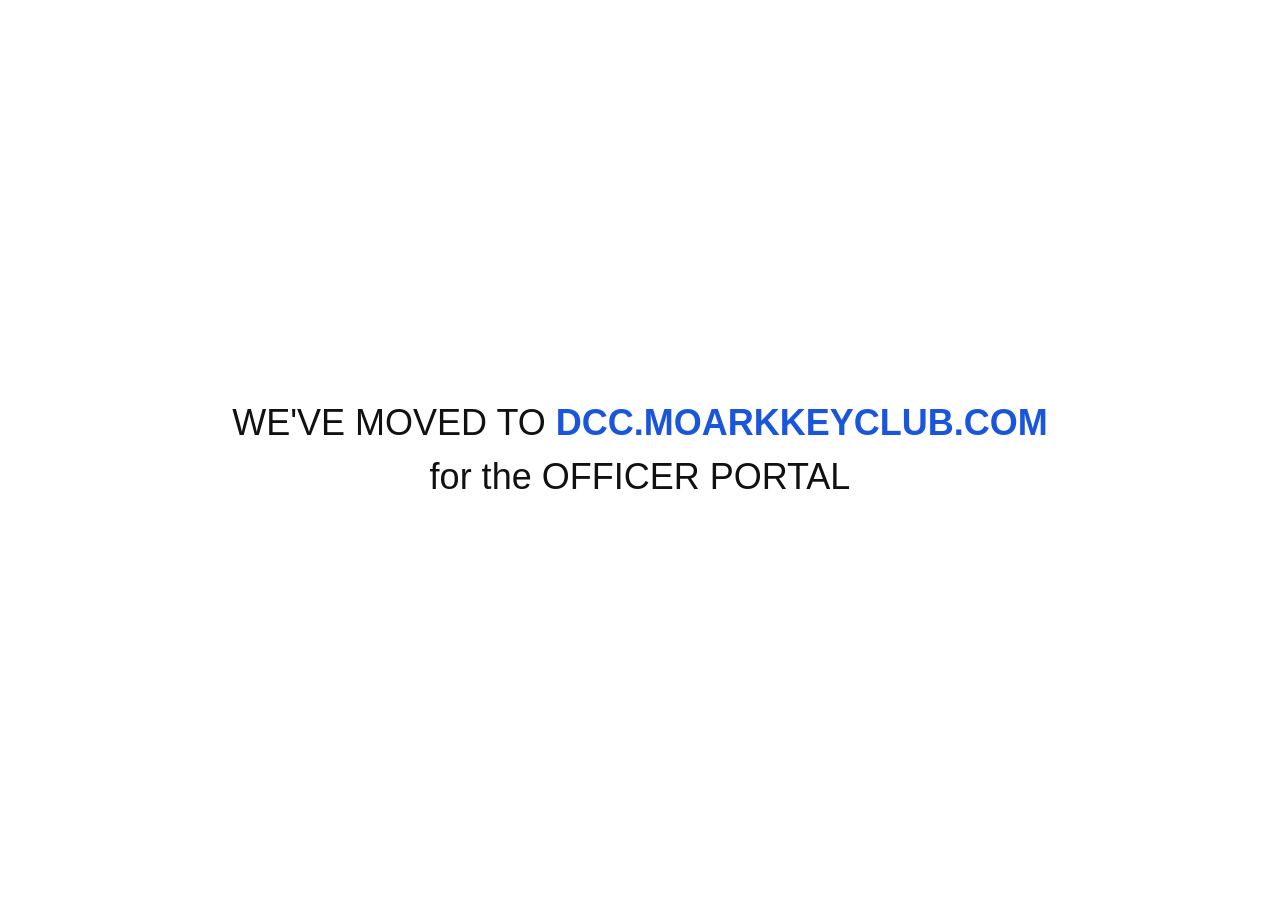
==== commit dc5c6eba: "Decommission old portal: we've moved to dcc.moarkkeyclub.com notice" ====
--- a/index.html
+++ b/index.html
@@ -1,129 +1,22 @@
 <!DOCTYPE html>
 <html lang="en">
 <head>
-<meta charset="UTF-8">
-<meta name="viewport" content="width=device-width, initial-scale=1.0, viewport-fit=cover">
-<link rel="icon" type="image/png" href="Key%20Club%20Logo.png">
-<title>MO-ARK District Officer Portal</title>
-<link rel="preconnect" href="https://fonts.googleapis.com">
-<link rel="preconnect" href="https://fonts.gstatic.com" crossorigin>
-<link href="https://fonts.googleapis.com/css2?family=DM+Serif+Display:ital@0;1&family=DM+Sans:wght@300;400;500;600;700&display=swap" rel="stylesheet">
+<meta charset="utf-8">
+<meta name="viewport" content="width=device-width, initial-scale=1">
+<title>MO-ARK Officer Portal has moved</title>
 <style>
-  *,*::before,*::after{box-sizing:border-box;margin:0;padding:0;}
-  :root{
-    --navy:#0B1B33; --blue:#1E50A0; --gold:#C8962A; --gold-lt:#E8B84B;
-    --text:#16233B; --muted:#667085; --border:#E5E8EF; --bg:#F6F7FB;
-    --ff-display:'DM Serif Display',Georgia,serif; --ff-body:'DM Sans',system-ui,sans-serif;
-  }
-  html,body{height:100%;font-family:var(--ff-body);color:var(--text);}
-  body{
-    min-height:100vh; display:grid; grid-template-columns:1.1fr 1fr;
-    background:var(--bg);
-  }
-  /* Left brand panel */
-  .brand{
-    position:relative; overflow:hidden; color:#fff; padding:clamp(2rem,5vw,4rem);
-    display:flex; flex-direction:column; justify-content:space-between;
-    background:
-      radial-gradient(40rem 30rem at 110% -20%, rgba(200,150,42,0.22), transparent 60%),
-      linear-gradient(150deg,#0C1E38 0%,#0B1B33 60%,#10233f 100%);
-  }
-  .brand::after{content:"";position:absolute;right:-90px;bottom:-90px;width:360px;height:360px;
-    opacity:0.07;background:url("Key%20Club%20Logo.png") center/contain no-repeat;}
-  .brand-logo{display:flex;align-items:center;gap:0.75rem;position:relative;z-index:1;}
-  .brand-logo img{width:52px;height:52px;object-fit:contain;background:transparent;padding:0;}
-  .brand-logo b{font-size:1rem;font-weight:700;display:block;line-height:1.15;}
-  .brand-logo span{font-size:0.7rem;letter-spacing:0.14em;text-transform:uppercase;color:var(--gold-lt);font-weight:600;}
-  .brand-mid{position:relative;z-index:1;}
-  .brand-eyebrow{font-size:0.72rem;letter-spacing:0.18em;text-transform:uppercase;color:var(--gold-lt);font-weight:700;margin-bottom:1rem;}
-  .brand-h1{font-family:var(--ff-display);font-size:clamp(2rem,4vw,3rem);line-height:1.08;margin-bottom:1rem;}
-  .brand-h1 em{font-style:italic;color:var(--gold-lt);}
-  .brand-p{font-size:0.98rem;line-height:1.7;color:rgba(255,255,255,0.7);max-width:42ch;}
-  .brand-foot{position:relative;z-index:1;font-size:0.78rem;color:rgba(255,255,255,0.45);}
-  /* Right form panel */
-  .panel{display:flex;align-items:center;justify-content:center;padding:2rem;}
-  .card{width:100%;max-width:400px;}
-  .card h2{font-family:var(--ff-display);font-size:1.9rem;color:var(--navy);margin-bottom:0.35rem;}
-  .card .sub{font-size:0.9rem;color:var(--muted);margin-bottom:2rem;line-height:1.6;}
-  .field{margin-bottom:1.1rem;}
-  .field label{display:block;font-size:0.72rem;font-weight:700;text-transform:uppercase;letter-spacing:0.07em;color:var(--muted);margin-bottom:0.5rem;}
-  .field input{width:100%;padding:0.8rem 1rem;border:1.5px solid var(--border);border-radius:10px;font-size:0.95rem;font-family:var(--ff-body);color:var(--text);outline:none;background:#fff;transition:border-color .18s,box-shadow .18s;}
-  .field input:focus{border-color:var(--blue);box-shadow:0 0 0 3px rgba(30,80,160,0.12);}
-  .signin{width:100%;padding:0.9rem;margin-top:0.6rem;border:none;border-radius:10px;cursor:pointer;
-    background:linear-gradient(135deg,var(--gold),#d8a63a);color:var(--navy);font-weight:700;font-size:0.95rem;font-family:var(--ff-body);
-    transition:transform .15s,box-shadow .2s;box-shadow:0 3px 12px rgba(200,150,42,.3);}
-  .signin:hover{transform:translateY(-1px);box-shadow:0 6px 18px rgba(200,150,42,.42);}
-  .err{display:none;margin-top:1rem;padding:0.75rem 1rem;background:#FCEAEA;border:1px solid #F3C0C0;border-radius:10px;color:#9B1C1C;font-size:0.875rem;}
-  .err.show{display:block;}
-  .back{display:inline-block;margin-top:1.75rem;font-size:0.82rem;color:var(--muted);}
-  .back:hover{color:var(--navy);}
-  a{text-decoration:none;color:inherit;}
-  @media (max-width:820px){
-    body{grid-template-columns:1fr;}
-    .brand{min-height:auto;padding:2rem 1.5rem;gap:1.25rem;}
-    .brand-mid .brand-p{display:none;}
-    .brand-h1{font-size:1.75rem;}
-  }
-  @keyframes spin{to{transform:rotate(360deg);}}
-  .spinner{display:inline-block;width:1em;height:1em;border:2px solid currentColor;border-right-color:transparent;border-radius:50%;animation:spin .6s linear infinite;vertical-align:-0.15em;}
+  html,body{height:100%;margin:0}
+  body{display:flex;align-items:center;justify-content:center;min-height:100vh;
+       padding:24px;box-sizing:border-box;background:#fff;color:#111;text-align:center;
+       font-family:Arial, Helvetica, sans-serif;}
+  .msg{font-size:clamp(1.35rem,4.5vw,2.25rem);line-height:1.5;max-width:820px}
+  a{color:#1a56db;text-decoration:none;font-weight:bold}
+  a:hover{text-decoration:underline}
 </style>
 </head>
 <body>
-  <div class="brand">
-    <div class="brand-logo">
-      <img src="Key%20Club%20Logo.png" alt="Key Club">
-      <div><b>MO-ARK District</b><span>Key Club International</span></div>
-    </div>
-    <div class="brand-mid">
-      <div class="brand-eyebrow">Officer Portal</div>
-      <h1 class="brand-h1">Serve the <em>district</em>, all in one place.</h1>
-      <p class="brand-p">Newsletters, monthly report forms, DCMs, committee reports and the district calendar - for the MO-ARK board and lieutenant governors.</p>
-    </div>
-    <div class="brand-foot">Caring - our way of life. &copy; 2026 MO-ARK Key Club</div>
+  <div class="msg">
+    WE'VE MOVED TO <a href="https://dcc.moarkkeyclub.com">DCC.MOARKKEYCLUB.COM</a> for the OFFICER PORTAL
   </div>
-
-  <div class="panel">
-    <div class="card">
-      <h2>Welcome back.</h2>
-      <p class="sub">Sign in with your district-assigned username or email to continue.</p>
-      <form id="loginForm" autocomplete="off">
-        <div class="field">
-          <label for="email">Username / Email Address</label>
-          <input type="text" id="email" placeholder="yourname@gmail.com or USERNAME" autocapitalize="off" autocorrect="off" spellcheck="false" required>
-        </div>
-        <div class="field">
-          <label for="password">Password</label>
-          <input type="password" id="password" placeholder="••••••••" required>
-        </div>
-        <button class="signin" type="submit" id="signinBtn">Sign in →</button>
-        <div class="err" id="loginError">Incorrect username/email or password. Please try again.</div>
-      </form>
-      <a class="back" href="https://moarkkeyclub.com">← Back to moarkkeyclub.com</a>
-    </div>
-  </div>
-
-<script src="portal.js"></script>
-<script src="auth.js"></script>
-<script src="logger.js"></script>
-<script>
-  document.getElementById('loginForm').addEventListener('submit', async function(e){
-    e.preventDefault();
-    // Do NOT lowercase here: usernames are case-insensitive and emails are
-    // lowercased inside AUTH.login. Passing the raw value keeps both working.
-    const identifier = document.getElementById('email').value.trim();
-    const password = document.getElementById('password').value;
-    const u = AUTH.login(identifier, password);
-    if (u) {
-      const btn = document.getElementById('signinBtn');
-      btn.disabled = true;
-      btn.innerHTML = '<span class="spinner"></span> Signing in…';
-      try { await LOG.record('LOGIN', 'Signed in to portal'); } catch(_){}
-      window.location.href = 'dashboard.html';
-    } else {
-      document.getElementById('loginError').classList.add('show');
-    }
-  });
-  if (AUTH.getUser()) window.location.href = 'dashboard.html';
-</script>
 </body>
 </html>
